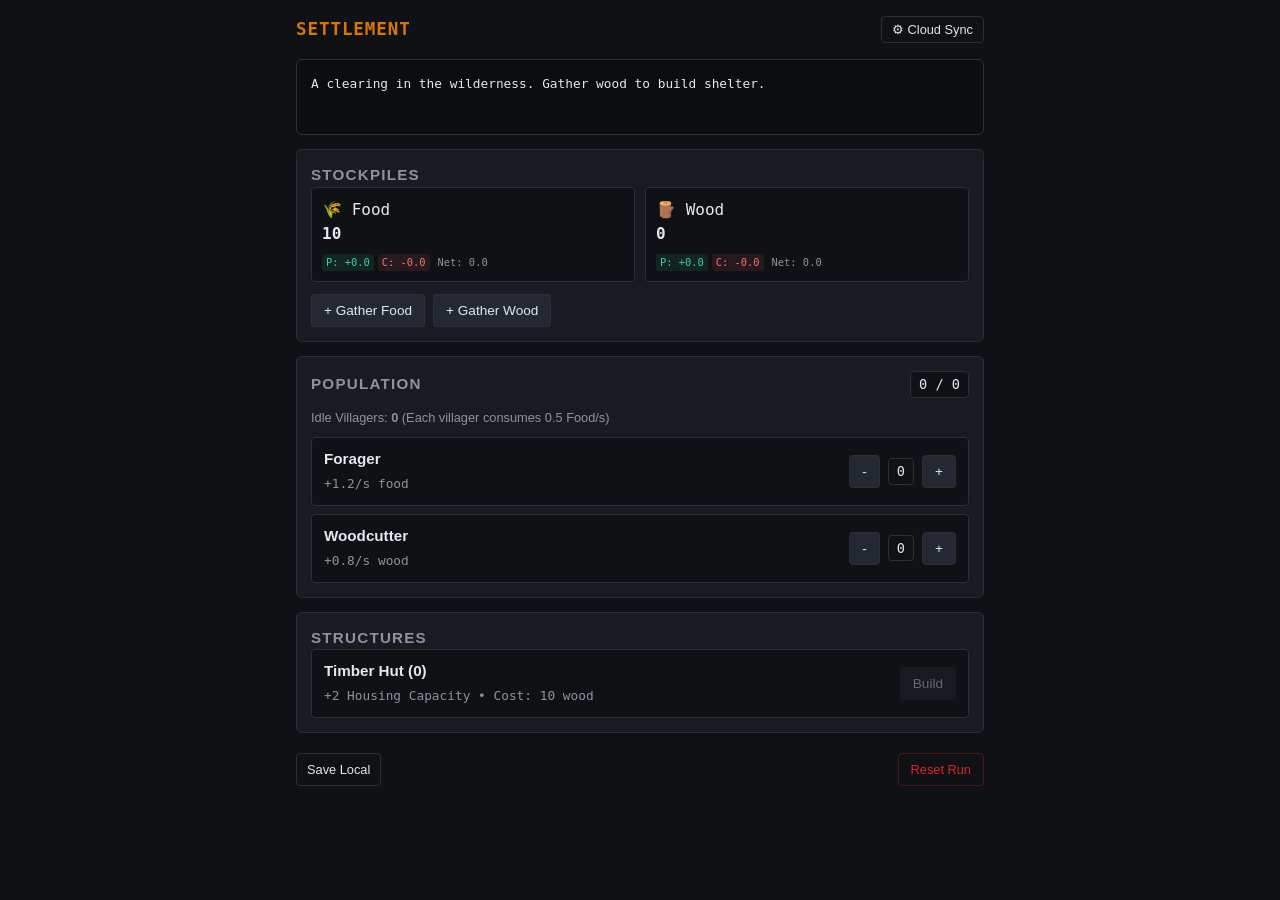
==== index.html @ 97d7c8a9 "fix title" ====
<!DOCTYPE html>
<html lang="en">
<head>
    <meta charset="UTF-8">
    <meta name="viewport" content="width=device-width, initial-scale=1.0">
    <title id="game-title">Settlement</title>
    <script>
        const link = document.createElement('link');
        link.rel = 'stylesheet';
        link.href = 'style.css?t=' + Date.now();
        document.head.appendChild(link);
    </script>
</head>
<body>
    <header>
        <div class="title-bar">
            <h1 id="game-title">SETTLEMENT</h1>
            <button id="toggle-sync-btn" class="btn-subtle">⚙ Cloud Sync</button>
        </div>
        <div id="sync-panel" class="panel hidden">
            <h3>GitHub Secret Gist Sync</h3>
            <p class="hint">Stored locally in your browser only. Never committed to Git.</p>
            <div class="form-row">
                <input type="password" id="gist-token" placeholder="Fine-Grained PAT (Gist Read/Write)">
                <input type="text" id="gist-id" placeholder="Secret Gist ID">
            </div>
            <div class="button-row">
                <button id="save-creds-btn">Save Credentials</button>
                <button id="push-gist-btn" class="btn-primary">⬆ Push Save to Gist</button>
                <button id="pull-gist-btn">⬇ Pull Save from Gist</button>
            </div>
            <div id="sync-status" class="status-text"></div>
        </div>
    </header>

    <main>
        <!-- Event Log -->
        <section id="log-panel" class="panel log-box"></section>

        <!-- Resources & Manual Gathering -->
        <section class="panel">
            <h2>Stockpiles</h2>
            <div id="resources-list" class="grid-list"></div>
            <div id="manual-actions" class="button-row" style="margin-top: 12px;"></div>
        </section>

        <!-- Population & Workforce -->
        <section class="panel" id="pop-section">
            <div class="section-header">
                <h2>Population</h2>
                <span id="pop-counter" class="badge">0 / 0</span>
            </div>
            <p class="hint">Idle Villagers: <strong id="idle-pop">0</strong> (Each villager consumes 0.5 Food/s)</p>
            <div id="jobs-list" class="stack-list"></div>
        </section>

        <!-- Structures -->
        <section class="panel">
            <h2>Structures</h2>
            <div id="buildings-list" class="stack-list"></div>
        </section>
    </main>

    <footer>
        <button id="local-save-btn" class="btn-subtle">Save Local</button>
        <button id="hard-reset-btn" class="btn-danger">Reset Run</button>
    </footer>

    <script>
        const script = document.createElement('script');
        script.src = 'game.js?t=' + Date.now();
        document.body.appendChild(script);
    </script>
</body>
</html>
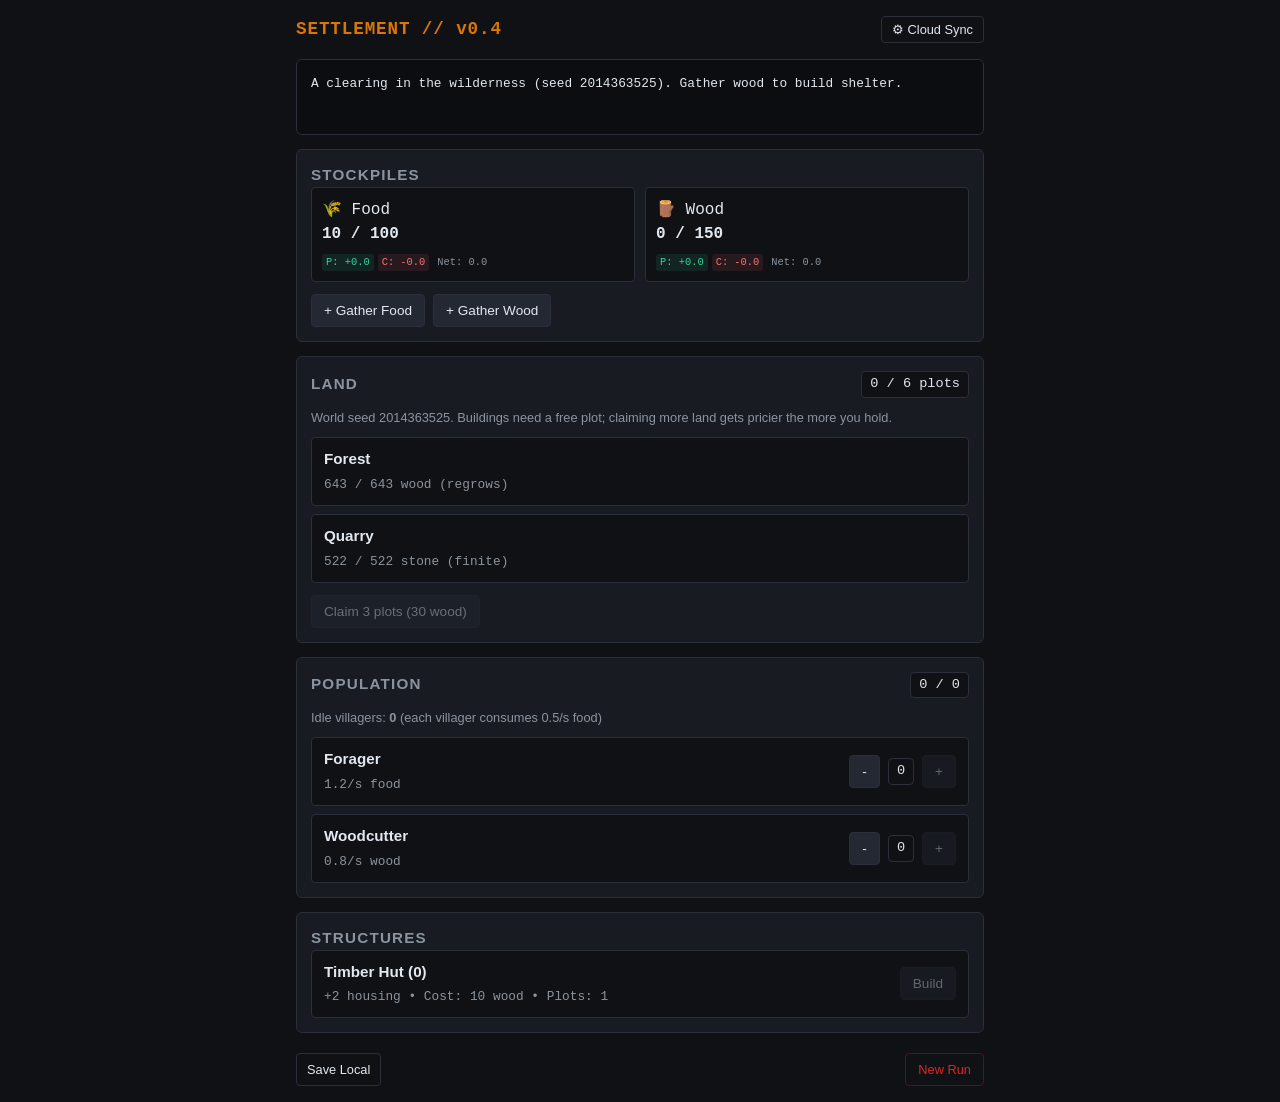
==== commit 7962734d: "claude review fixes" ====
--- a/index.html
+++ b/index.html
@@ -3,18 +3,14 @@
 <head>
     <meta charset="UTF-8">
     <meta name="viewport" content="width=device-width, initial-scale=1.0">
-    <title id="game-title">Settlement</title>
-    <script>
-        const link = document.createElement('link');
-        link.rel = 'stylesheet';
-        link.href = 'style.css?t=' + Date.now();
-        document.head.appendChild(link);
-    </script>
+    <title>Settlement</title>
+    <!-- Bump ?v= when you change style.css or game.js; gamedata.json revalidates itself. -->
+    <link rel="stylesheet" href="style.css?v=0.4">
 </head>
 <body>
     <header>
         <div class="title-bar">
-            <h1 id="game-title">SETTLEMENT</h1>
+            <h1 id="game-h1">SETTLEMENT</h1>
             <button id="toggle-sync-btn" class="btn-subtle">⚙ Cloud Sync</button>
         </div>
         <div id="sync-panel" class="panel hidden">
@@ -25,7 +21,6 @@
                 <input type="text" id="gist-id" placeholder="Secret Gist ID">
             </div>
             <div class="button-row">
-                <button id="save-creds-btn">Save Credentials</button>
                 <button id="push-gist-btn" class="btn-primary">⬆ Push Save to Gist</button>
                 <button id="pull-gist-btn">⬇ Pull Save from Gist</button>
             </div>
@@ -34,27 +29,35 @@
     </header>
 
     <main>
-        <!-- Event Log -->
         <section id="log-panel" class="panel log-box"></section>
 
-        <!-- Resources & Manual Gathering -->
         <section class="panel">
             <h2>Stockpiles</h2>
             <div id="resources-list" class="grid-list"></div>
             <div id="manual-actions" class="button-row" style="margin-top: 12px;"></div>
         </section>
 
-        <!-- Population & Workforce -->
+        <section class="panel">
+            <div class="section-header">
+                <h2>Land</h2>
+                <span id="land-counter" class="badge">0 / 0 plots</span>
+            </div>
+            <p class="hint" id="seed-hint"></p>
+            <div id="deposits-list" class="stack-list"></div>
+            <div class="button-row" style="margin-top: 12px;">
+                <button id="claim-land-btn">Claim land</button>
+            </div>
+        </section>
+
         <section class="panel" id="pop-section">
             <div class="section-header">
                 <h2>Population</h2>
                 <span id="pop-counter" class="badge">0 / 0</span>
             </div>
-            <p class="hint">Idle Villagers: <strong id="idle-pop">0</strong> (Each villager consumes 0.5 Food/s)</p>
+            <p class="hint">Idle villagers: <strong id="idle-pop">0</strong> <span id="needs-hint"></span></p>
             <div id="jobs-list" class="stack-list"></div>
         </section>
 
-        <!-- Structures -->
         <section class="panel">
             <h2>Structures</h2>
             <div id="buildings-list" class="stack-list"></div>
@@ -63,13 +66,9 @@
 
     <footer>
         <button id="local-save-btn" class="btn-subtle">Save Local</button>
-        <button id="hard-reset-btn" class="btn-danger">Reset Run</button>
+        <button id="hard-reset-btn" class="btn-danger">New Run</button>
     </footer>
 
-    <script>
-        const script = document.createElement('script');
-        script.src = 'game.js?t=' + Date.now();
-        document.body.appendChild(script);
-    </script>
+    <script src="game.js?v=0.4"></script>
 </body>
 </html>
--- a/style.css
+++ b/style.css
@@ -0,0 +1,154 @@
+:root {
+    --bg: #0f1115;
+    --surface: #181b22;
+    --border: #2a2f3a;
+    --text: #e2e8f0;
+    --muted: #8b949e;
+    --accent: #d97706;
+    --accent-hover: #f59e0b;
+    --danger: #dc2626;
+    --font-mono: ui-monospace, SFMono-Regular, Menlo, Monaco, Consolas, monospace;
+}
+
+* { box-sizing: border-box; margin: 0; padding: 0; }
+
+body {
+    background-color: var(--bg);
+    color: var(--text);
+    font-family: -apple-system, BlinkMacSystemFont, "Segoe UI", Roboto, sans-serif;
+    line-height: 1.5;
+    max-width: 720px;
+    margin: 0 auto;
+    padding: 16px;
+}
+
+header { margin-bottom: 16px; }
+
+.title-bar, .section-header {
+    display: flex;
+    justify-content: space-between;
+    align-items: center;
+    margin-bottom: 10px;
+}
+
+h1 { font-family: var(--font-mono); font-size: 1.1rem; letter-spacing: 0.05em; color: var(--accent); }
+h2 { font-size: 0.95rem; text-transform: uppercase; letter-spacing: 0.08em; color: var(--muted); }
+h3 { font-size: 0.9rem; margin-bottom: 4px; }
+
+.panel {
+    background: var(--surface);
+    border: 1px solid var(--border);
+    border-radius: 6px;
+    padding: 14px;
+    margin-bottom: 14px;
+}
+
+.hidden { display: none; }
+.hint { font-size: 0.8rem; color: var(--muted); margin-bottom: 10px; }
+
+.log-box {
+    font-family: var(--font-mono);
+    font-size: 0.8rem;
+    height: 76px;
+    overflow-y: auto;
+    color: var(--muted);
+    background: #0b0d10;
+}
+
+.log-entry { margin-bottom: 3px; }
+.log-entry:first-child { color: var(--text); }
+
+.grid-list {
+    display: grid;
+    grid-template-columns: repeat(auto-fit, minmax(140px, 1fr));
+    gap: 10px;
+}
+
+.stat-card {
+    background: var(--bg);
+    border: 1px solid var(--border);
+    padding: 10px;
+    border-radius: 4px;
+    display: flex;
+    justify-content: space-between;
+    align-items: center;
+    font-family: var(--font-mono);
+}
+
+.stack-list { display: flex; flex-direction: column; gap: 8px; }
+
+.row-item {
+    display: flex;
+    justify-content: space-between;
+    align-items: center;
+    background: var(--bg);
+    border: 1px solid var(--border);
+    padding: 10px 12px;
+    border-radius: 4px;
+    gap: 10px;
+}
+
+.row-info strong { display: block; font-size: 0.95rem; }
+.row-info span { font-size: 0.8rem; color: var(--muted); font-family: var(--font-mono); }
+
+.button-row, .form-row { display: flex; gap: 8px; flex-wrap: wrap; }
+.form-row input {
+    flex: 1;
+    min-width: 180px;
+    background: var(--bg);
+    border: 1px solid var(--border);
+    color: var(--text);
+    padding: 8px 10px;
+    border-radius: 4px;
+    font-family: var(--font-mono);
+    font-size: 0.85rem;
+}
+
+button {
+    background: #232832;
+    color: var(--text);
+    border: 1px solid var(--border);
+    padding: 8px 12px;
+    border-radius: 4px;
+    cursor: pointer;
+    font-size: 0.85rem;
+    font-weight: 500;
+    touch-action: manipulation;
+}
+
+button:hover:not(:disabled) { border-color: var(--accent); }
+button:disabled { opacity: 0.4; cursor: not-allowed; }
+.btn-primary { background: var(--accent); color: #000; border-color: var(--accent); font-weight: 600; }
+.btn-primary:hover:not(:disabled) { background: var(--accent-hover); }
+.btn-subtle { background: transparent; font-size: 0.8rem; padding: 5px 10px; }
+.btn-danger { background: transparent; color: var(--danger); border-color: rgba(220, 38, 38, 0.3); font-size: 0.8rem; }
+
+.badge {
+    font-family: var(--font-mono);
+    font-size: 0.85rem;
+    background: var(--bg);
+    padding: 2px 8px;
+    border-radius: 4px;
+    border: 1px solid var(--border);
+}
+
+.stat-card-content {
+    display: flex;
+    flex-direction: column;
+}
+
+.rate-badge {
+    font-family: var(--font-mono);
+    font-size: 0.75rem;
+    padding: 1px 6px;
+    border-radius: 3px;
+    margin-top: 4px;
+    align-self: flex-start;
+}
+
+.rate-badge.positive { color: #34d399; background: rgba(52, 211, 153, 0.1); }
+.rate-badge.negative { color: #f87171; background: rgba(248, 113, 113, 0.1); }
+.rate-badge.neutral { color: var(--muted); background: var(--bg); }
+
+.status-text { font-family: var(--font-mono); font-size: 0.8rem; margin-top: 8px; color: var(--accent); }
+footer { display: flex; justify-content: space-between; margin-top: 20px; }
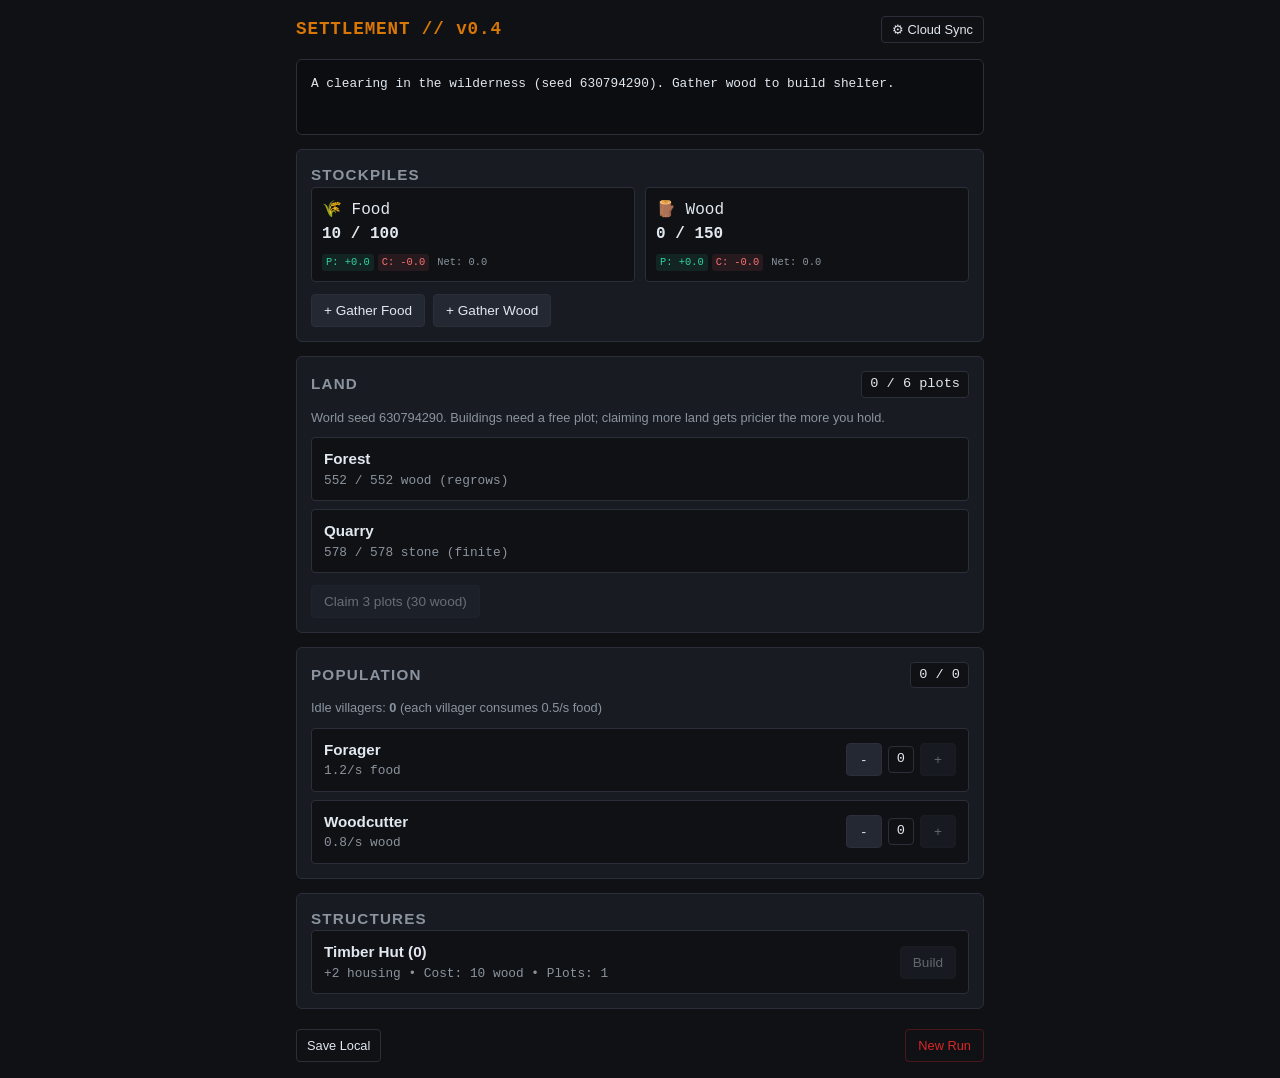
==== commit c86ba94b: "css version bump in html" ====
--- a/index.html
+++ b/index.html
@@ -5,7 +5,7 @@
     <meta name="viewport" content="width=device-width, initial-scale=1.0">
     <title>Settlement</title>
     <!-- Bump ?v= when you change style.css or game.js; gamedata.json revalidates itself. -->
-    <link rel="stylesheet" href="style.css?v=0.4">
+    <link rel="stylesheet" href="style.css?v=0.41">
 </head>
 <body>
     <header>
--- a/style.css
+++ b/style.css
@@ -90,6 +90,14 @@
 
 .row-info strong { display: block; font-size: 0.95rem; }
 .row-info span { font-size: 0.8rem; color: var(--muted); font-family: var(--font-mono); }
+.row-info { flex: 1 1 auto; min-width: 0; }
+.row-info span { display: block; overflow-wrap: anywhere; }
+
+/* Job -/+ controls and build buttons keep their size; the text column absorbs squeeze */
+.row-item > .button-row { flex: 0 0 auto; flex-wrap: nowrap; gap: 6px; }
+.row-item > button { flex: 0 0 auto; }
+.row-item .button-row .badge { min-width: 3.2ch; text-align: center; }
+.row-item .button-row button { min-width: 36px; padding: 8px 10px; }
 
 .button-row, .form-row { display: flex; gap: 8px; flex-wrap: wrap; }
 .form-row input {
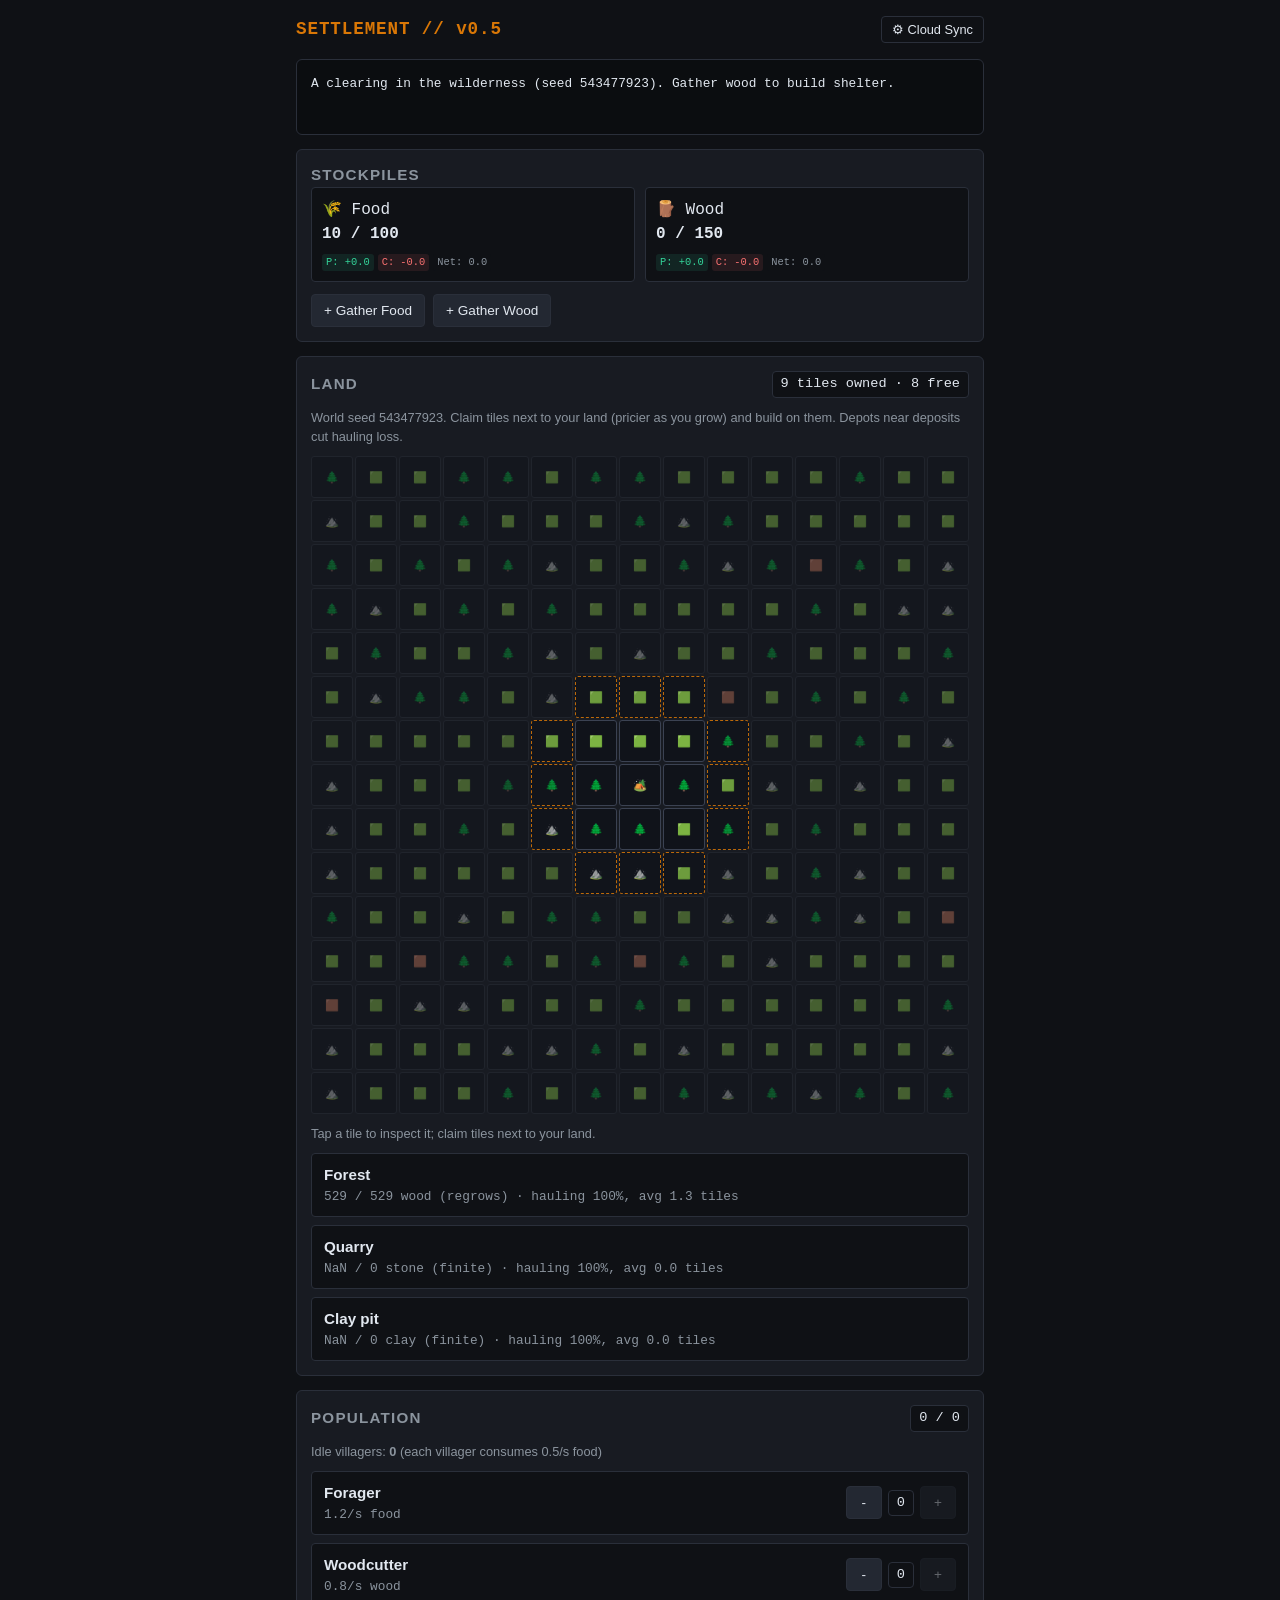
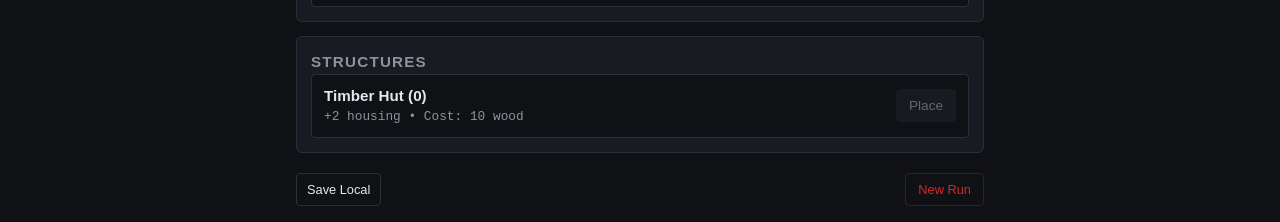
==== commit f8abe78c: "added spatial layer (claude)" ====
--- a/index.html
+++ b/index.html
@@ -5,7 +5,7 @@
     <meta name="viewport" content="width=device-width, initial-scale=1.0">
     <title>Settlement</title>
     <!-- Bump ?v= when you change style.css or game.js; gamedata.json revalidates itself. -->
-    <link rel="stylesheet" href="style.css?v=0.41">
+    <link rel="stylesheet" href="style.css?v=0.5">
 </head>
 <body>
     <header>
@@ -43,10 +43,12 @@
                 <span id="land-counter" class="badge">0 / 0 plots</span>
             </div>
             <p class="hint" id="seed-hint"></p>
+            <div id="map" class="map"></div>
+            <div class="button-row" style="margin: 10px 0; align-items: center;">
+                <button id="claim-tile-btn" style="display:none;">Claim tile</button>
+                <span id="tile-info" class="hint" style="margin: 0;"></span>
+            </div>
             <div id="deposits-list" class="stack-list"></div>
-            <div class="button-row" style="margin-top: 12px;">
-                <button id="claim-land-btn">Claim land</button>
-            </div>
         </section>
 
         <section class="panel" id="pop-section">
@@ -69,6 +71,6 @@
         <button id="hard-reset-btn" class="btn-danger">New Run</button>
     </footer>
 
-    <script src="game.js?v=0.4"></script>
+    <script src="game.js?v=0.5"></script>
 </body>
 </html>
--- a/style.css
+++ b/style.css
@@ -160,3 +160,11 @@
 
 .status-text { font-family: var(--font-mono); font-size: 0.8rem; margin-top: 8px; color: var(--accent); }
 footer { display: flex; justify-content: space-between; margin-top: 20px; }
+
+/* map grid */
+.map { display: grid; gap: 2px; }
+.tile { aspect-ratio: 1; padding: 0; font-size: 0.7rem; line-height: 1; background: #10131a; border: 1px solid var(--border); opacity: 0.45; border-radius: 3px; }
+.tile.own { opacity: 1; border-color: #3b4252; }
+.tile.near { opacity: 0.85; border: 1px dashed var(--accent); }
+.tile.target { opacity: 1; border-color: #34d399; box-shadow: inset 0 0 0 1px #34d399; }
+.tile.sel { outline: 2px solid var(--accent); outline-offset: 1px; }
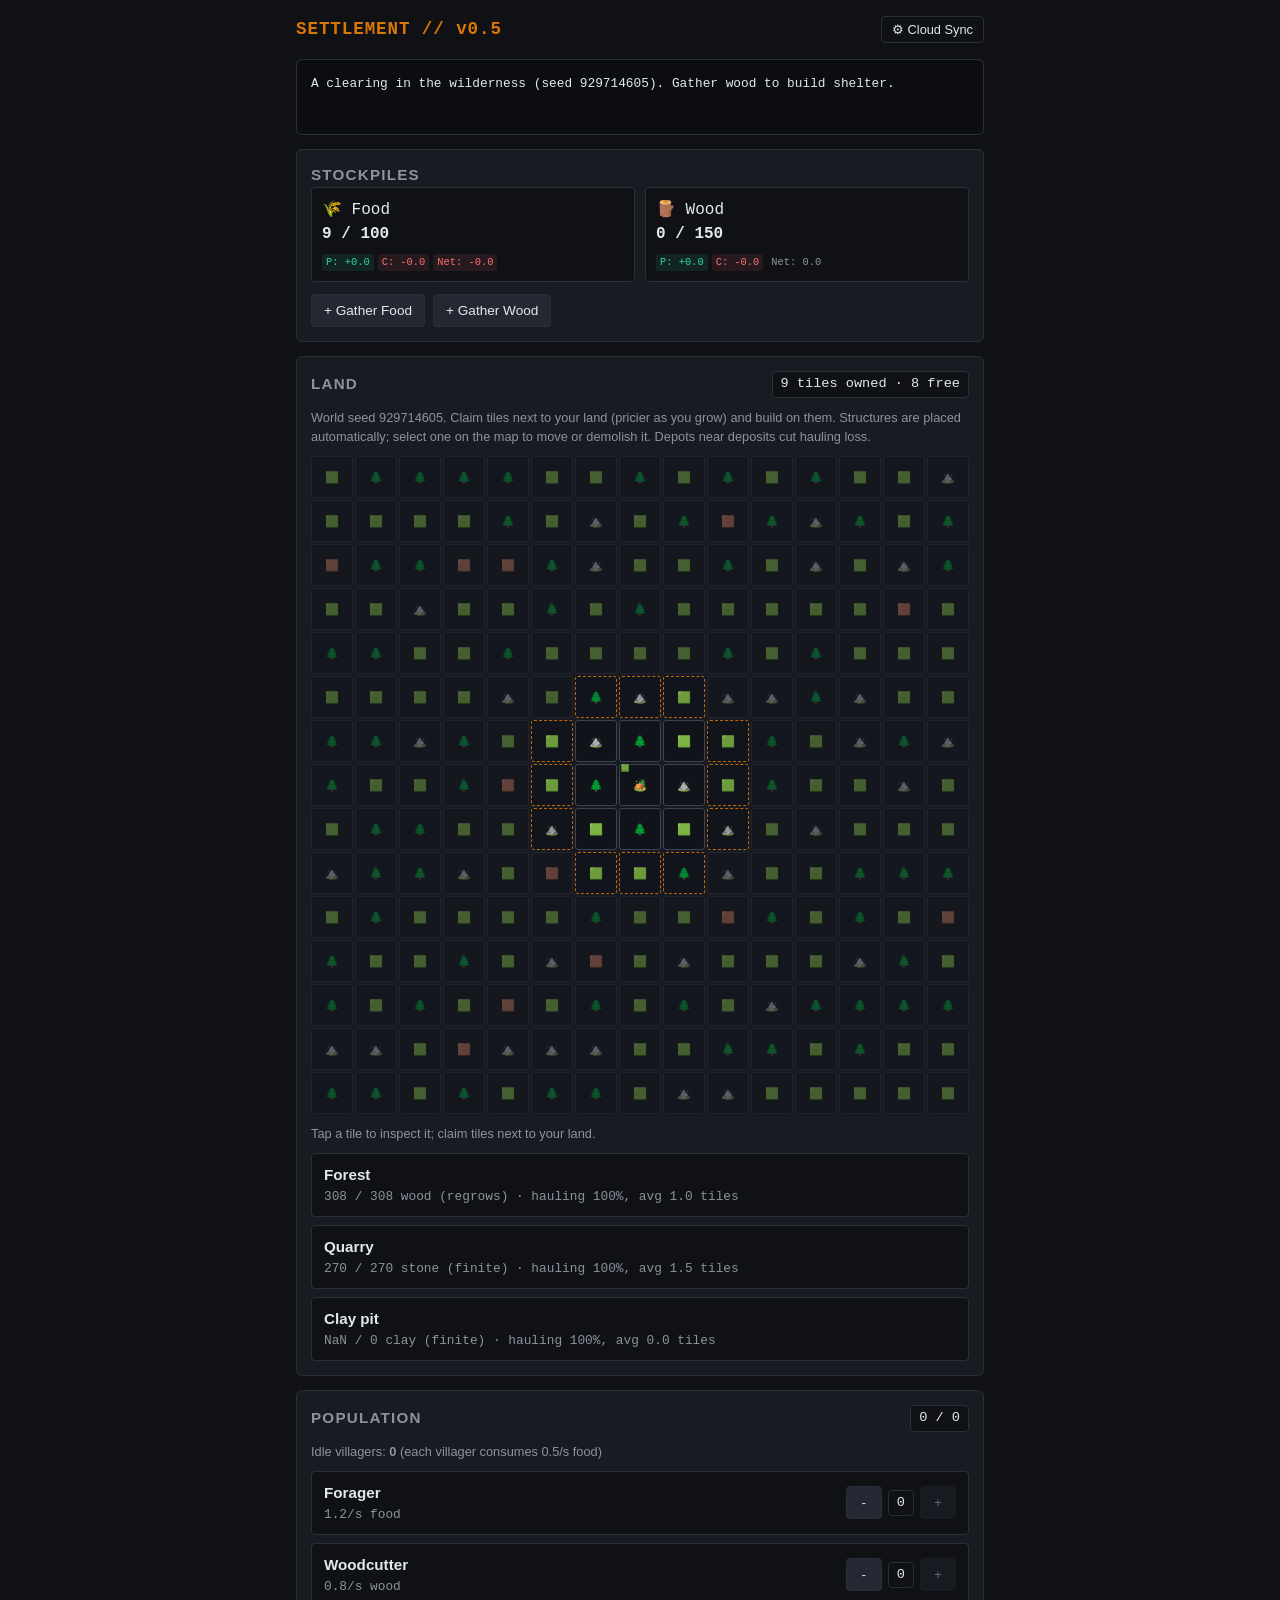
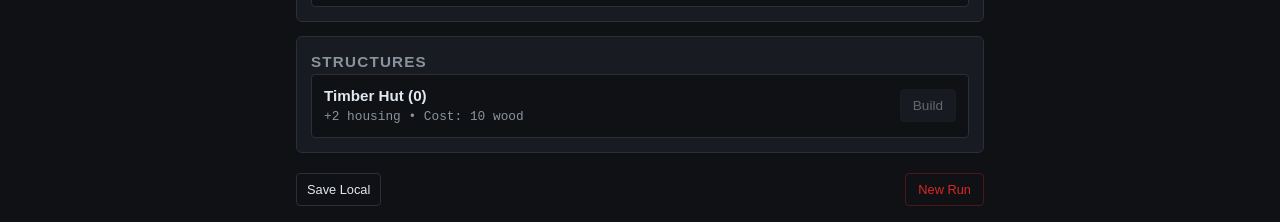
==== commit d94bc380: "auto building placement (claude)" ====
--- a/index.html
+++ b/index.html
@@ -46,6 +46,8 @@
             <div id="map" class="map"></div>
             <div class="button-row" style="margin: 10px 0; align-items: center;">
                 <button id="claim-tile-btn" style="display:none;">Claim tile</button>
+                <button id="move-btn" style="display:none;">Move</button>
+                <button id="demolish-btn" class="btn-danger" style="display:none;">Demolish</button>
                 <span id="tile-info" class="hint" style="margin: 0;"></span>
             </div>
             <div id="deposits-list" class="stack-list"></div>
--- a/style.css
+++ b/style.css
@@ -168,3 +168,5 @@
 .tile.near { opacity: 0.85; border: 1px dashed var(--accent); }
 .tile.target { opacity: 1; border-color: #34d399; box-shadow: inset 0 0 0 1px #34d399; }
 .tile.sel { outline: 2px solid var(--accent); outline-offset: 1px; }
+.tile { position: relative; }
+.tile .sub { position: absolute; top: 0; left: 1px; font-size: 0.42rem; line-height: 1; opacity: 0.9; pointer-events: none; }
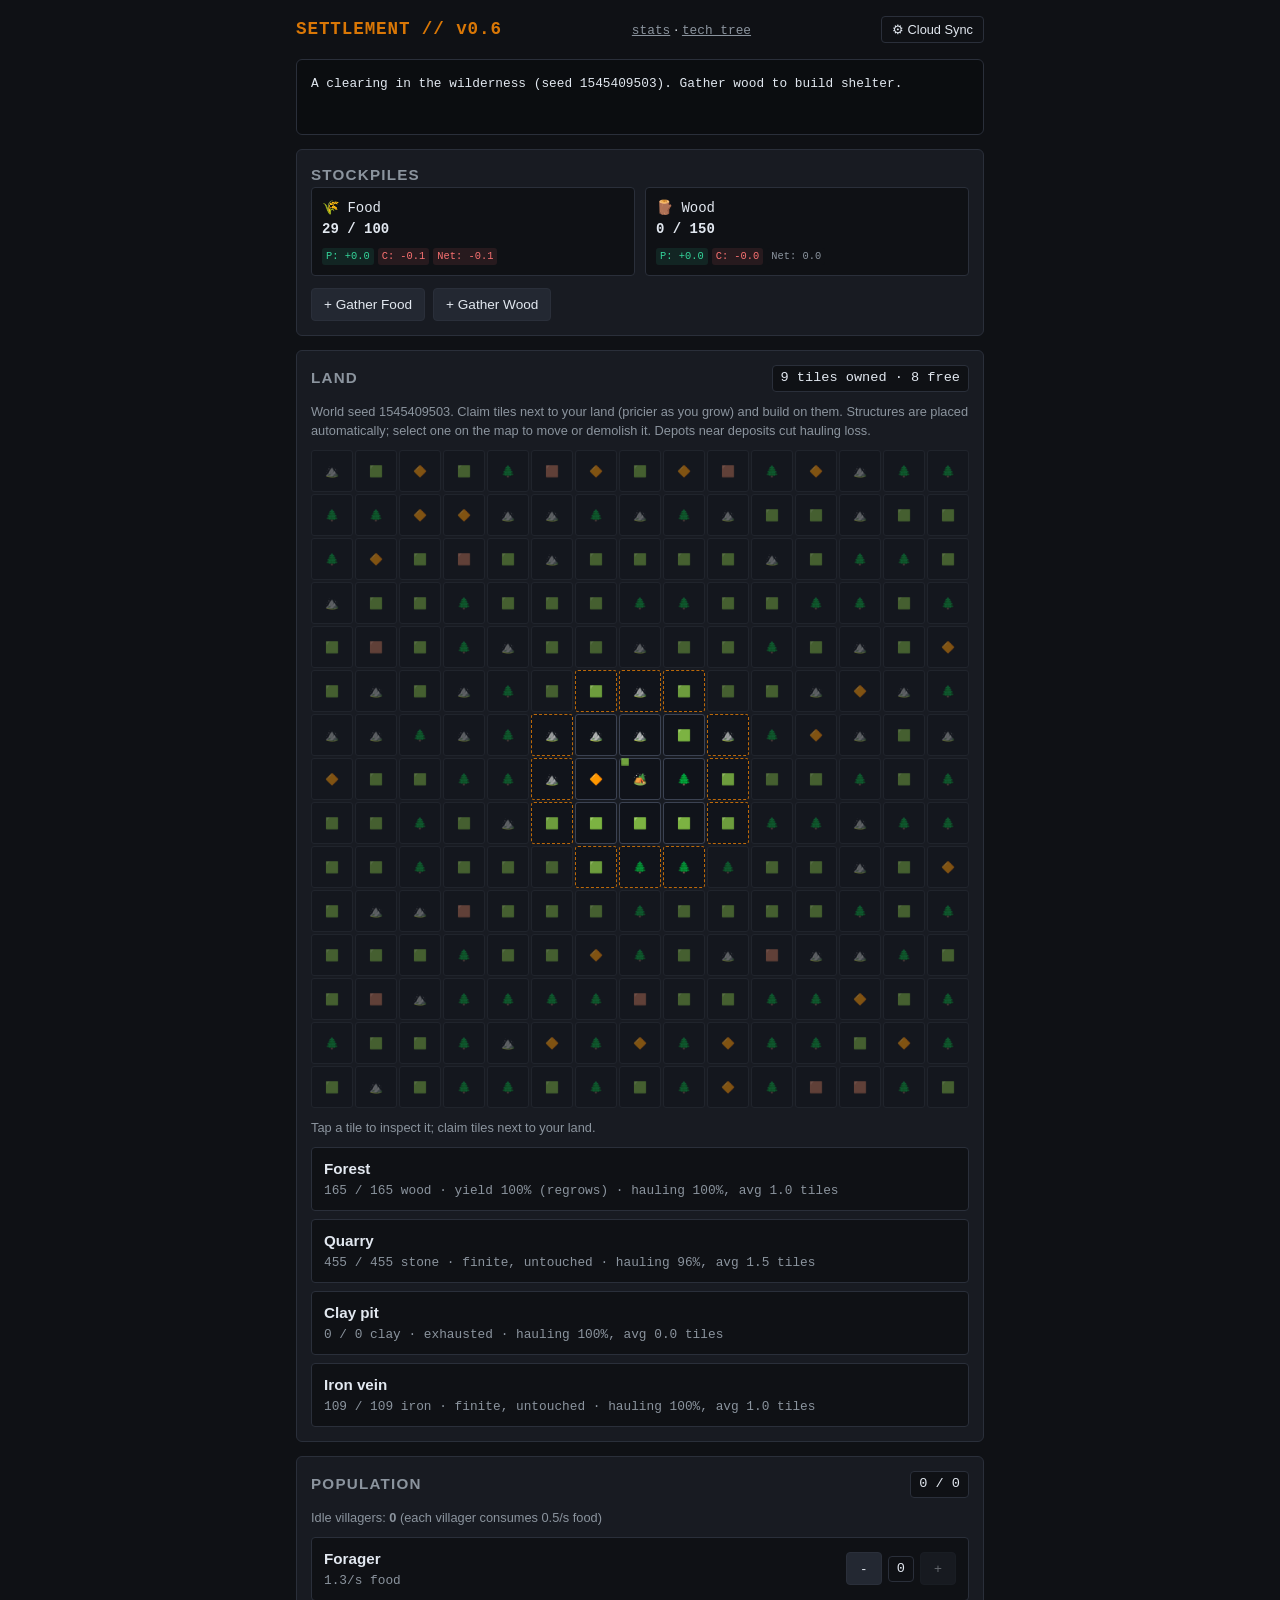
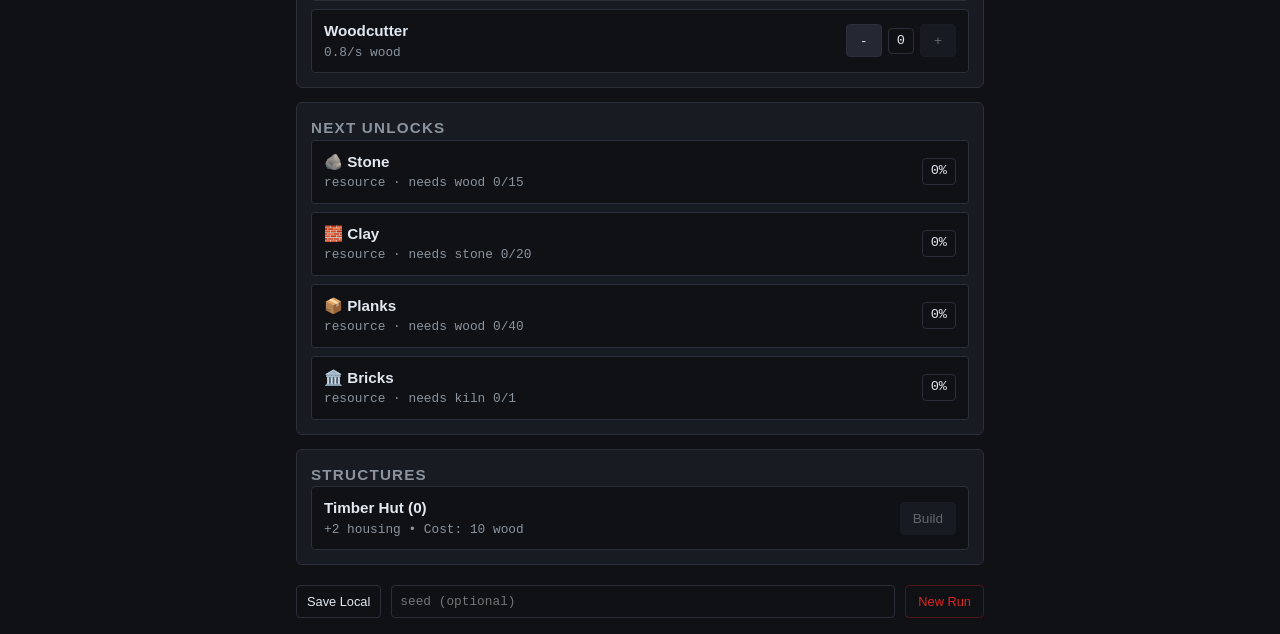
==== commit af64e26f: "stats and fixes (claude)" ====
--- a/index.html
+++ b/index.html
@@ -4,75 +4,29 @@
     <meta charset="UTF-8">
     <meta name="viewport" content="width=device-width, initial-scale=1.0">
     <title>Settlement</title>
-    <!-- Bump ?v= when you change style.css or game.js; gamedata.json revalidates itself. -->
-    <link rel="stylesheet" href="style.css?v=0.5">
+    <style>body { background: #0f1115; color: #8b949e; font: 14px ui-monospace, monospace; padding: 16px; }</style>
 </head>
 <body>
-    <header>
-        <div class="title-bar">
-            <h1 id="game-h1">SETTLEMENT</h1>
-            <button id="toggle-sync-btn" class="btn-subtle">⚙ Cloud Sync</button>
-        </div>
-        <div id="sync-panel" class="panel hidden">
-            <h3>GitHub Secret Gist Sync</h3>
-            <p class="hint">Stored locally in your browser only. Never committed to Git.</p>
-            <div class="form-row">
-                <input type="password" id="gist-token" placeholder="Fine-Grained PAT (Gist Read/Write)">
-                <input type="text" id="gist-id" placeholder="Secret Gist ID">
-            </div>
-            <div class="button-row">
-                <button id="push-gist-btn" class="btn-primary">⬆ Push Save to Gist</button>
-                <button id="pull-gist-btn">⬇ Pull Save from Gist</button>
-            </div>
-            <div id="sync-status" class="status-text"></div>
-        </div>
-    </header>
-
-    <main>
-        <section id="log-panel" class="panel log-box"></section>
-
-        <section class="panel">
-            <h2>Stockpiles</h2>
-            <div id="resources-list" class="grid-list"></div>
-            <div id="manual-actions" class="button-row" style="margin-top: 12px;"></div>
-        </section>
-
-        <section class="panel">
-            <div class="section-header">
-                <h2>Land</h2>
-                <span id="land-counter" class="badge">0 / 0 plots</span>
-            </div>
-            <p class="hint" id="seed-hint"></p>
-            <div id="map" class="map"></div>
-            <div class="button-row" style="margin: 10px 0; align-items: center;">
-                <button id="claim-tile-btn" style="display:none;">Claim tile</button>
-                <button id="move-btn" style="display:none;">Move</button>
-                <button id="demolish-btn" class="btn-danger" style="display:none;">Demolish</button>
-                <span id="tile-info" class="hint" style="margin: 0;"></span>
-            </div>
-            <div id="deposits-list" class="stack-list"></div>
-        </section>
-
-        <section class="panel" id="pop-section">
-            <div class="section-header">
-                <h2>Population</h2>
-                <span id="pop-counter" class="badge">0 / 0</span>
-            </div>
-            <p class="hint">Idle villagers: <strong id="idle-pop">0</strong> <span id="needs-hint"></span></p>
-            <div id="jobs-list" class="stack-list"></div>
-        </section>
-
-        <section class="panel">
-            <h2>Structures</h2>
-            <div id="buildings-list" class="stack-list"></div>
-        </section>
-    </main>
-
-    <footer>
-        <button id="local-save-btn" class="btn-subtle">Save Local</button>
-        <button id="hard-reset-btn" class="btn-danger">New Run</button>
-    </footer>
-
-    <script src="game.js?v=0.5"></script>
+    <div id="app">Loading...</div>
+    <script>
+        // Tiny loader: always revalidates style.css, ui.html and game.js (a cheap 304 when unchanged),
+        // so new versions arrive on the next page load with no manual refresh. Falls back to the
+        // cached copies when offline.
+        (async () => {
+            const get = async u => {
+                try { const r = await fetch(u, { cache: "no-cache" }); if (r.ok) return r.text(); } catch (e) { /* offline */ }
+                const r = await fetch(u, { cache: "force-cache" });
+                if (!r.ok) throw new Error(u + " (" + r.status + ")");
+                return r.text();
+            };
+            const app = document.getElementById("app");
+            try {
+                const [css, ui, js] = await Promise.all(["style.css", "ui.html", "game.js"].map(get));
+                const st = document.createElement("style"); st.textContent = css; document.head.append(st);
+                app.innerHTML = ui;
+                const sc = document.createElement("script"); sc.textContent = js + "\n//# sourceURL=game.js"; document.body.append(sc);
+            } catch (e) { app.textContent = "Could not load the game: " + e.message; }
+        })();
+    </script>
 </body>
 </html>
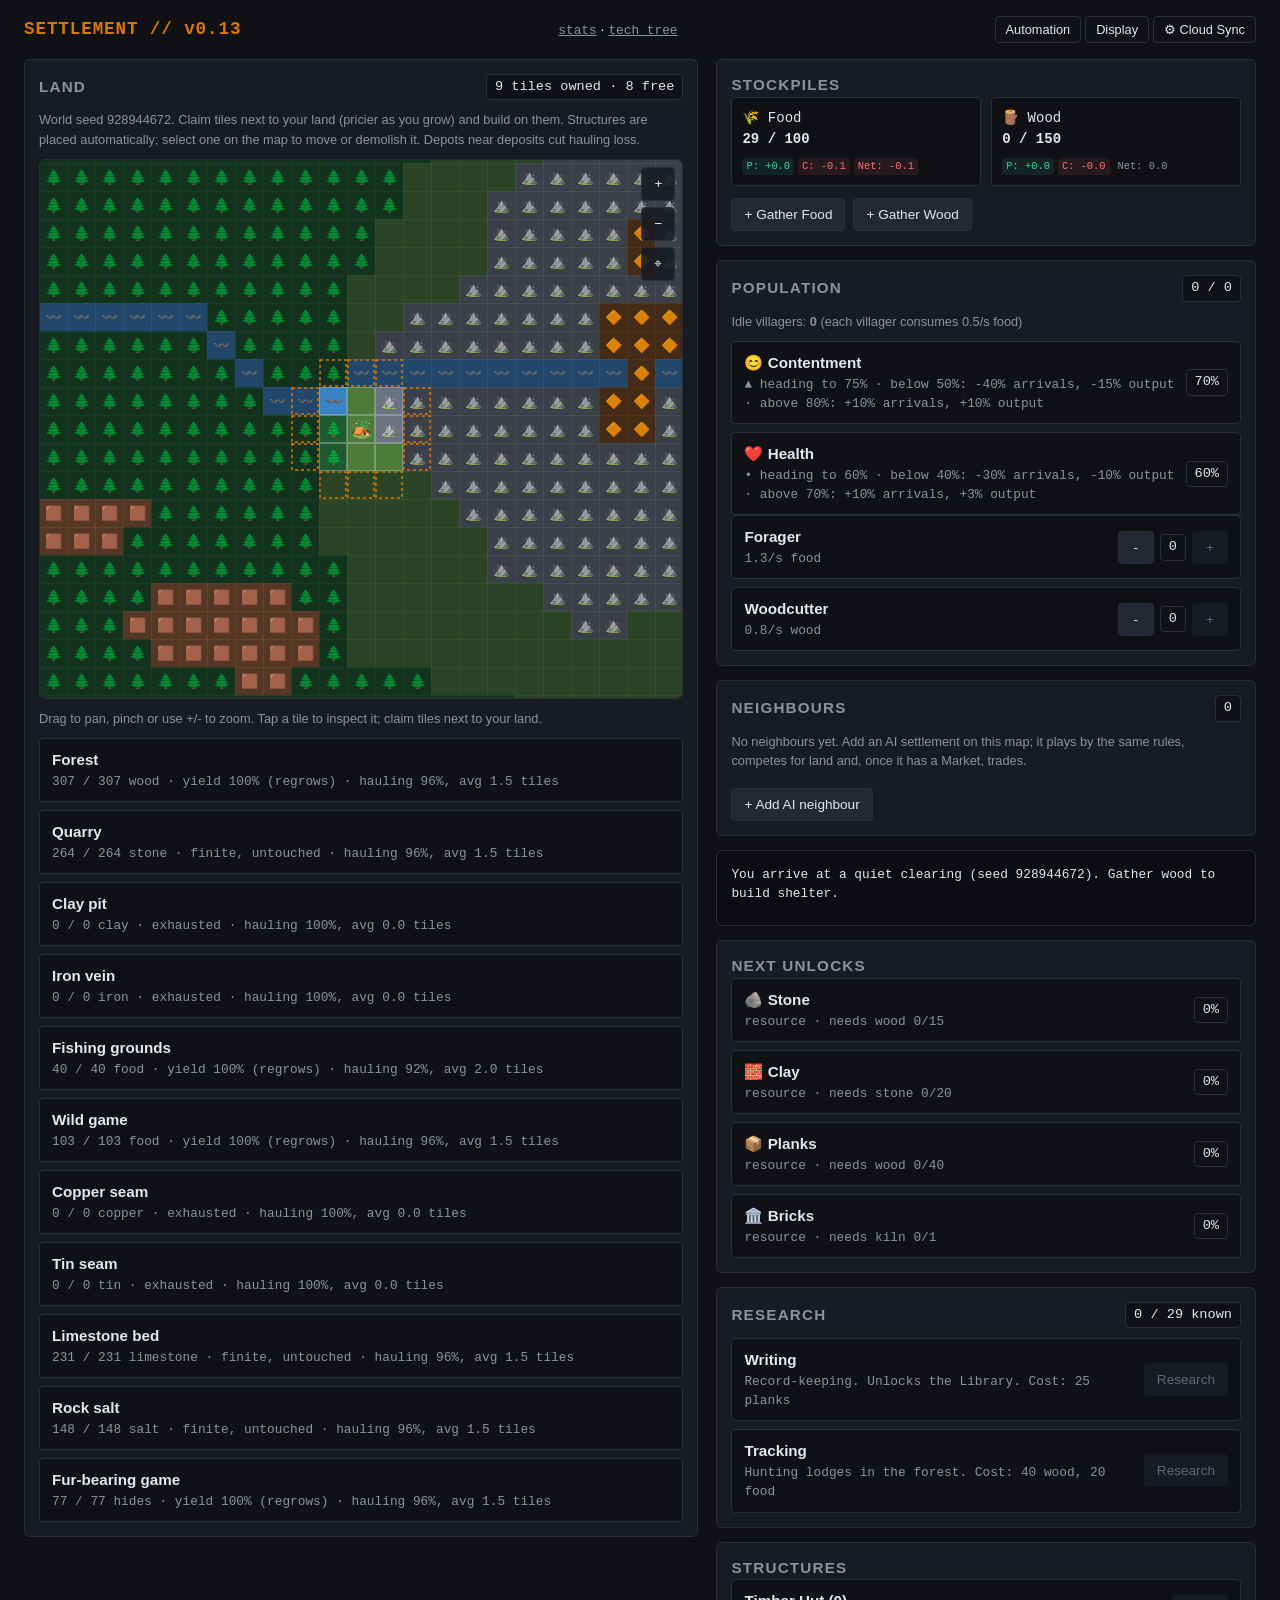
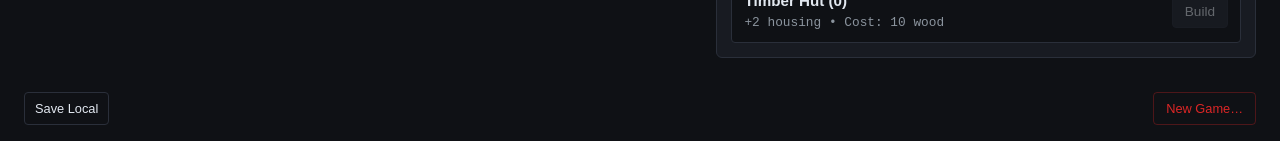
==== commit d2cdc91b: "multiplayer (claude)" ====
--- a/index.html
+++ b/index.html
@@ -9,7 +9,7 @@
 <body>
     <div id="app">Loading...</div>
     <script>
-        // Tiny loader: always revalidates style.css, ui.html and game.js (a cheap 304 when unchanged),
+        // Tiny loader: always revalidates style.css, ui.html, game.js and world.js (a cheap 304 when unchanged),
         // so new versions arrive on the next page load with no manual refresh. Falls back to the
         // cached copies when offline.
         (async () => {
@@ -21,10 +21,11 @@
             };
             const app = document.getElementById("app");
             try {
-                const [css, ui, js] = await Promise.all(["style.css", "ui.html", "game.js"].map(get));
+                const [css, ui, js, wjs] = await Promise.all(["style.css", "ui.html", "game.js", "world.js"].map(get));
                 const st = document.createElement("style"); st.textContent = css; document.head.append(st);
                 app.innerHTML = ui;
-                const sc = document.createElement("script"); sc.textContent = js + "\n//# sourceURL=game.js"; document.body.append(sc);
+                // both scripts share one global scope: game.js is the engine, world.js adds AI neighbours and trade (its functions are only called after init's first fetch)
+                [[js, "game.js"], [wjs, "world.js"]].forEach(([code, name]) => { const sc = document.createElement("script"); sc.textContent = code + "\n//# sourceURL=" + name; document.body.append(sc); });
             } catch (e) { app.textContent = "Could not load the game: " + e.message; }
         })();
     </script>
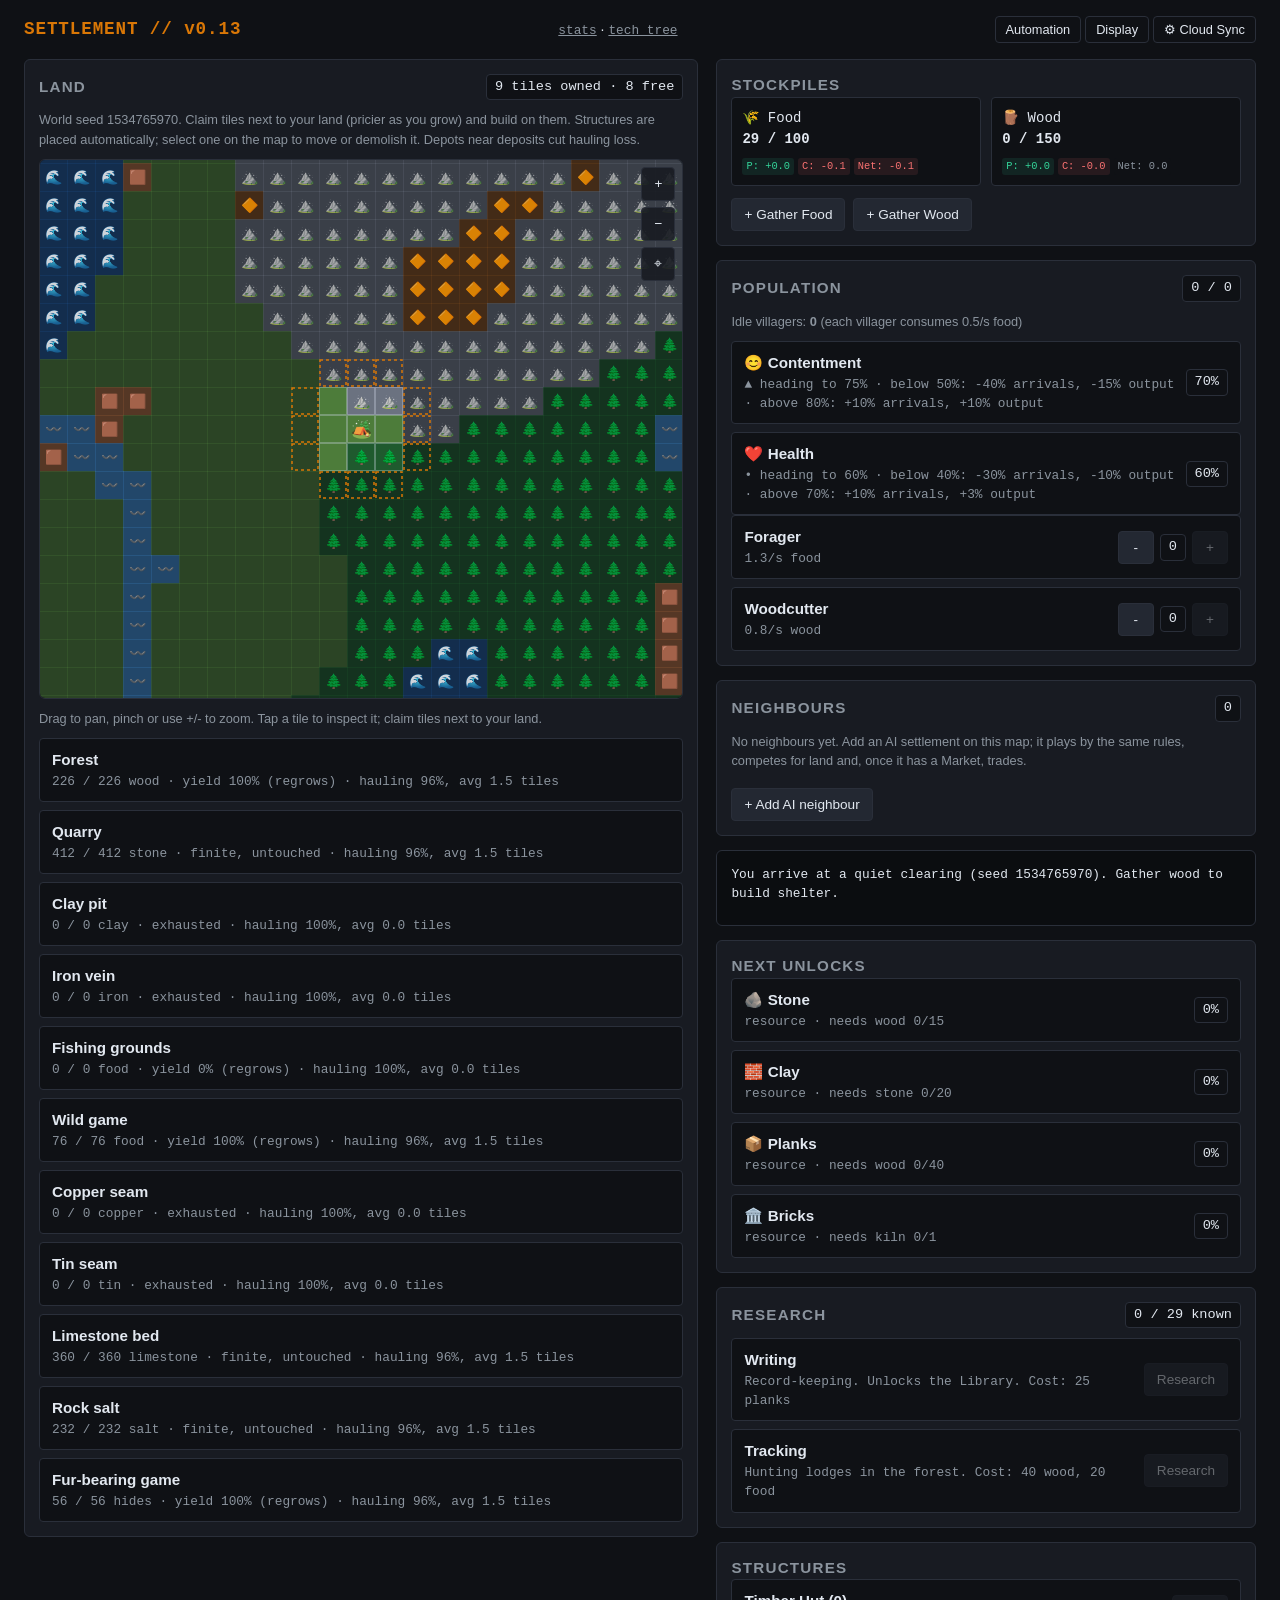
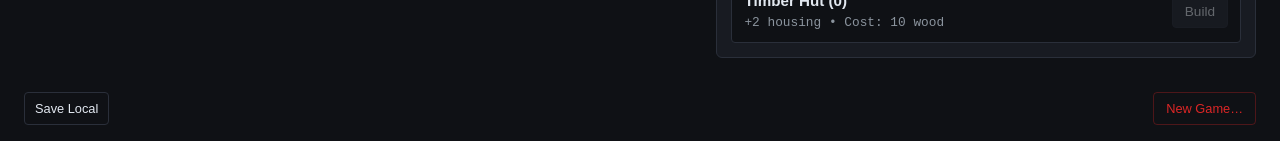
==== commit b9100870: "modularisation (claude)" ====
--- a/index.html
+++ b/index.html
@@ -9,7 +9,7 @@
 <body>
     <div id="app">Loading...</div>
     <script>
-        // Tiny loader: always revalidates style.css, ui.html, game.js and world.js (a cheap 304 when unchanged),
+        // Tiny loader: always revalidates style.css, ui.html, modules.json and every script it lists (a cheap 304 when unchanged),
         // so new versions arrive on the next page load with no manual refresh. Falls back to the
         // cached copies when offline.
         (async () => {
@@ -21,11 +21,14 @@
             };
             const app = document.getElementById("app");
             try {
-                const [css, ui, js, wjs] = await Promise.all(["style.css", "ui.html", "game.js", "world.js"].map(get));
+                const [css, ui, manifest] = await Promise.all(["style.css", "ui.html", "modules.json"].map(get));
+                const M = JSON.parse(manifest), core = M.core || [], mods = M.mods || [];
+                const code = await Promise.all([...core.map(get), ...mods.map(u => get(u).catch(e => { console.warn("mod not loaded: " + u + " (" + e.message + ")"); return null; }))]);
                 const st = document.createElement("style"); st.textContent = css; document.head.append(st);
                 app.innerHTML = ui;
-                // both scripts share one global scope: game.js is the engine, world.js adds AI neighbours and trade (its functions are only called after init's first fetch)
-                [[js, "game.js"], [wjs, "world.js"]].forEach(([code, name]) => { const sc = document.createElement("script"); sc.textContent = code + "\n//# sourceURL=" + name; document.body.append(sc); });
+                // classic scripts in manifest order, sharing one global scope: core modules first, then mods (a mod that fails to load is skipped)
+                [...core, ...mods].forEach((name, i) => { if (code[i] === null) return; const sc = document.createElement("script"); sc.textContent = code[i] + "\n//# sourceURL=" + name; document.body.append(sc); });
+                await Settlement.start();
             } catch (e) { app.textContent = "Could not load the game: " + e.message; }
         })();
     </script>
